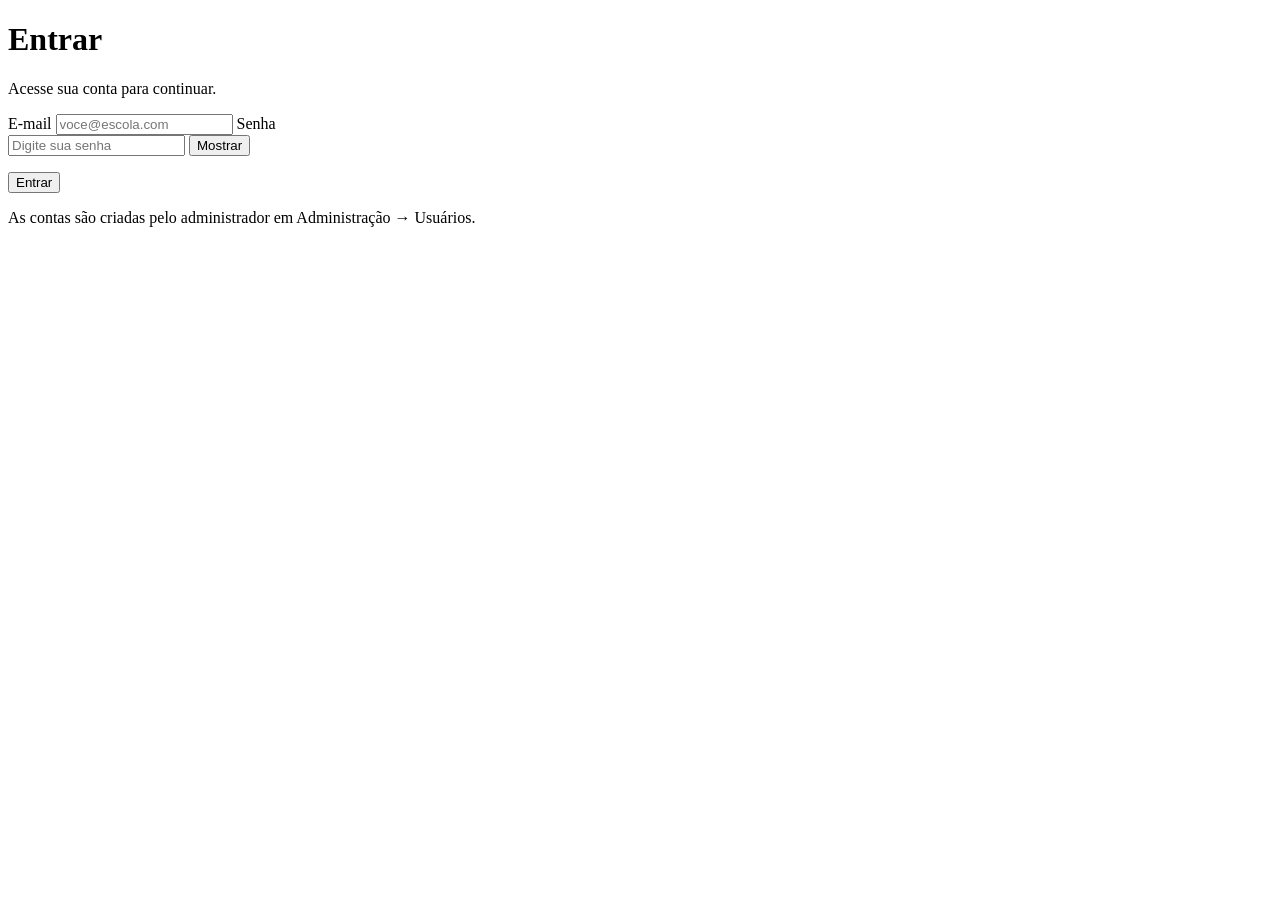
==== frontend/index.html @ 17e764ac "Adicionando index.html e fazendo configurações iniciais" ====
<!DOCTYPE html>
<html lang="pt-BR">

<head>
    <meta charset="UTF-8">
    <meta name="viewport" content="width=device-width, initial-scale=1.0">

    <title>Entrar — SAGSA</title>

    <meta name="description" content="Acesse o SAGSA, Sistema de Gestão de Situações de Aprendizagem.">

    <link rel="stylesheet" href="./css/style.css">

    <script type="module" src="./js/login.js"></script>
</head>

<body>

    <main class="login-container">

        <h1>Entrar</h1>

        <p class="subtitulo">
            Acesse sua conta para continuar.
        </p>

        <form id="formLogin" novalidate>

            <label for="email">E-mail</label>

            <input
                type="email"
                id="email"
                placeholder="voce@escola.com"
                autocomplete="email"
            >

            <label for="senha">Senha</label>

            <div class="senha-container">

                <input
                    type="password"
                    id="senha"
                    placeholder="Digite sua senha"
                    autocomplete="current-password"
                >

                <button type="button" id="mostrarSenha">
                    Mostrar
                </button>

            </div>

            <p id="mensagemErro" role="alert"></p>

            <button type="submit" id="btnEntrar">
                Entrar
            </button>

        </form>

        <p class="informacao">
            As contas são criadas pelo administrador em Administração → Usuários.
        </p>

    </main>

</body>

</html>
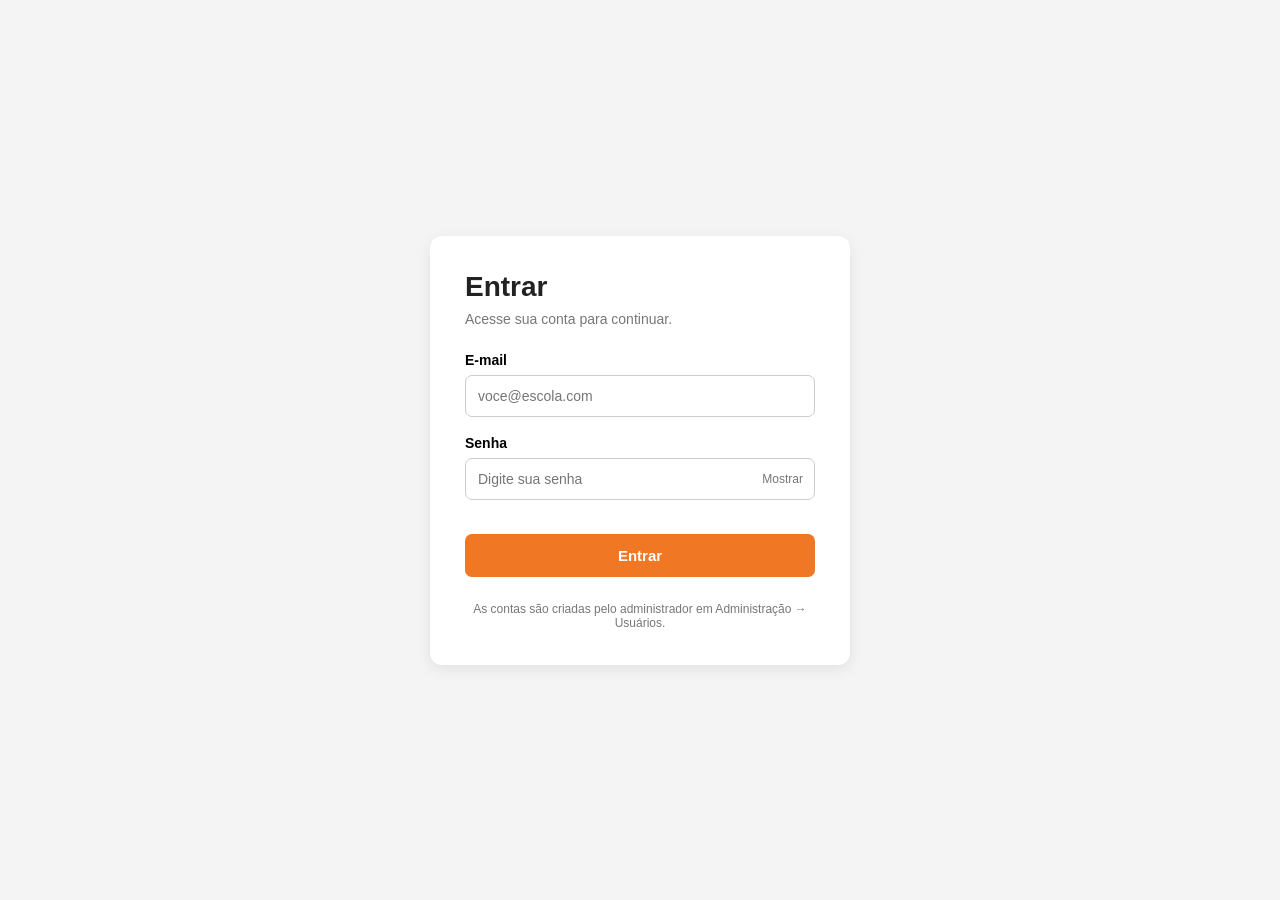
==== commit 33cb5c8b: "Testando o FrontEnd" ====
--- a/frontend/index.html
+++ b/frontend/index.html
@@ -10,9 +10,9 @@
 
     <meta name="description" content="Acesse o SAGSA, Sistema de Gestão de Situações de Aprendizagem.">
 
-    <link rel="stylesheet" href="./css/style.css">
+    <link rel="stylesheet" href="./style.css">
 
-    <script type="module" src="./js/login.js"></script>
+    <script type="module" src="./login.js"></script>
 </head>
 
 <body>
@@ -55,7 +55,7 @@
 
             <p id="mensagemErro" role="alert"></p>
 
-            <button type="submit" id="btnEntrar">
+            <button type="submit" id="btnEntrar" class="botao-principal">
                 Entrar
             </button>
 
--- a/frontend/style.css
+++ b/frontend/style.css
@@ -0,0 +1,141 @@
+
+* {
+    margin: 0;
+    padding: 0;
+    box-sizing: border-box;
+}
+
+body {
+    font-family: Arial, sans-serif;
+    background-color: #f4f4f5;
+
+    min-height: 100vh;
+
+    display: flex;
+    align-items: center;
+    justify-content: center;
+}
+
+.login-container {
+    background-color: #ffffff;
+
+    width: 100%;
+    max-width: 420px;
+
+    padding: 35px;
+
+    border-radius: 12px;
+
+    box-shadow: 0 4px 15px rgba(0, 0, 0, 0.08);
+}
+
+h1 {
+    color: #222222;
+    font-size: 28px;
+    font-weight: bold;
+}
+
+.subtitulo {
+    color: #777777;
+    font-size: 14px;
+    margin-top: 8px;
+    margin-bottom: 25px;
+}
+
+label {
+    display: block;
+
+    font-size: 14px;
+    font-weight: bold;
+
+    margin-top: 18px;
+    margin-bottom: 7px;
+}
+
+input {
+    width: 100%;
+
+    padding: 12px;
+
+    border: 1px solid #cccccc;
+    border-radius: 7px;
+
+    outline: none;
+
+    font-size: 14px;
+}
+
+input:focus {
+    border-color: #f07824;
+}
+
+.senha-container {
+    display: flex;
+    align-items: center;
+
+    position: relative;
+}
+
+.senha-container input {
+    padding-right: 75px;
+}
+
+#mostrarSenha {
+    position: absolute;
+    right: 12px;
+
+    background: none;
+    border: none;
+
+    color: #777777;
+
+    cursor: pointer;
+    font-size: 12px;
+}
+
+#mostrarSenha:hover {
+    color: #f07824;
+}
+
+#mensagemErro {
+    color: #dc2626;
+    font-size: 13px;
+    margin-top: 12px;
+}
+
+.botao-principal {
+    width: 100%;
+
+    margin-top: 22px;
+    padding: 13px;
+
+    background-color: #f07824;
+    color: white;
+
+    border: none;
+    border-radius: 7px;
+
+    font-size: 15px;
+    font-weight: bold;
+
+    cursor: pointer;
+    transition: 0.2s;
+}
+
+.botao-principal:hover {
+    filter: brightness(0.95);
+}
+
+.botao-principal:disabled {
+    opacity: 0.6;
+    cursor: not-allowed;
+}
+
+.informacao {
+    margin-top: 25px;
+
+    text-align: center;
+
+    font-size: 12px;
+    color: #777777;
+}
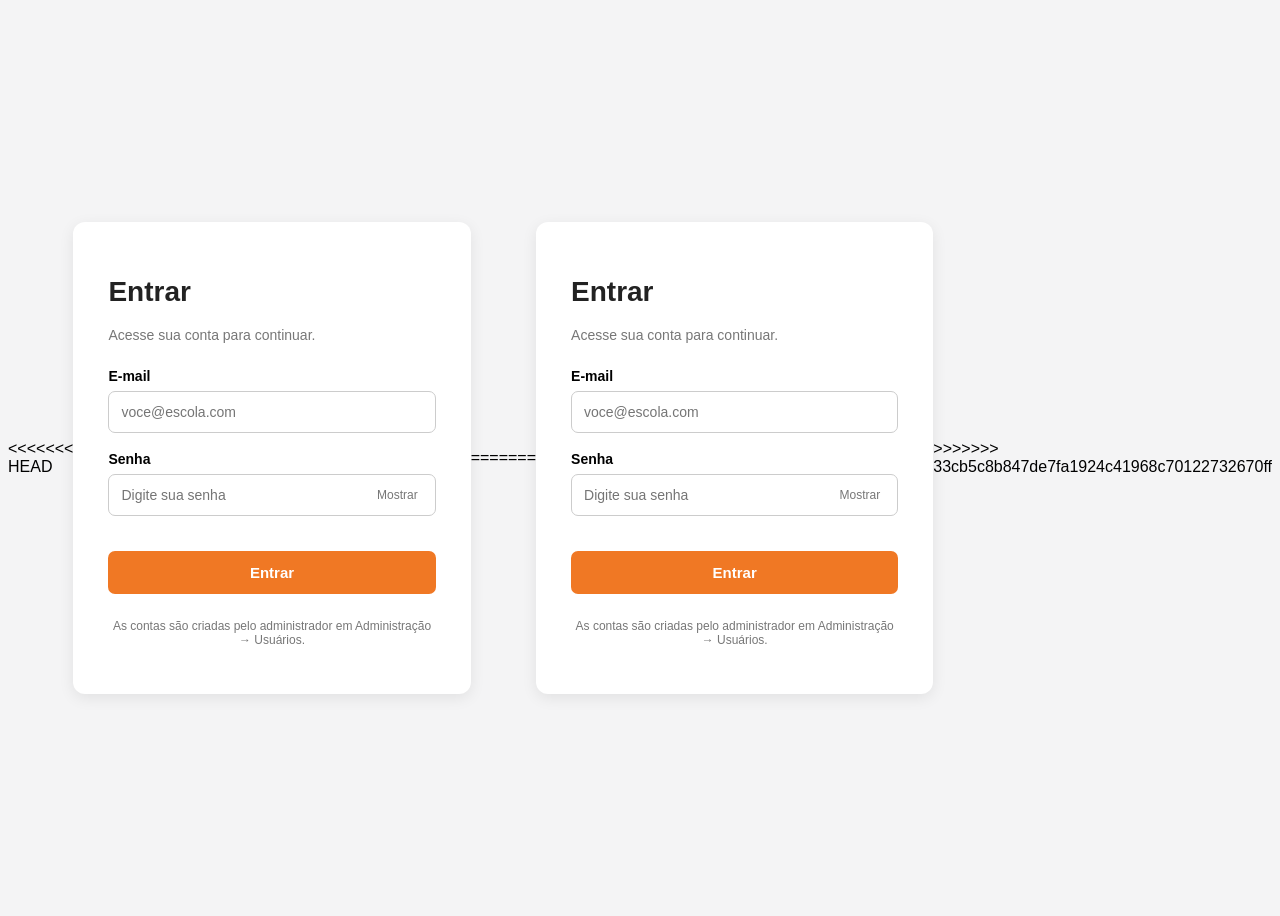
==== commit 287f41bf: "Fazendo algumas alterações no FrontEnd" ====
--- a/frontend/index.html
+++ b/frontend/index.html
@@ -1,72 +1,147 @@
-
-<!DOCTYPE html>
-<html lang="pt-BR">
-
-<head>
-    <meta charset="UTF-8">
-    <meta name="viewport" content="width=device-width, initial-scale=1.0">
-
-    <title>Entrar — SAGSA</title>
-
-    <meta name="description" content="Acesse o SAGSA, Sistema de Gestão de Situações de Aprendizagem.">
-
-    <link rel="stylesheet" href="./style.css">
-
-    <script type="module" src="./login.js"></script>
-</head>
-
-<body>
-
-    <main class="login-container">
-
-        <h1>Entrar</h1>
-
-        <p class="subtitulo">
-            Acesse sua conta para continuar.
-        </p>
-
-        <form id="formLogin" novalidate>
-
-            <label for="email">E-mail</label>
-
-            <input
-                type="email"
-                id="email"
-                placeholder="voce@escola.com"
-                autocomplete="email"
-            >
-
-            <label for="senha">Senha</label>
-
-            <div class="senha-container">
-
-                <input
-                    type="password"
-                    id="senha"
-                    placeholder="Digite sua senha"
-                    autocomplete="current-password"
-                >
-
-                <button type="button" id="mostrarSenha">
-                    Mostrar
-                </button>
-
-            </div>
-
-            <p id="mensagemErro" role="alert"></p>
-
-            <button type="submit" id="btnEntrar" class="botao-principal">
-                Entrar
-            </button>
-
-        </form>
-
-        <p class="informacao">
-            As contas são criadas pelo administrador em Administração → Usuários.
-        </p>
-
-    </main>
-
-</body>
-
-</html>
+<<<<<<< HEAD
+
+<!DOCTYPE html>
+<html lang="pt-BR">
+
+<head>
+    <meta charset="UTF-8">
+    <meta name="viewport" content="width=device-width, initial-scale=1.0">
+
+    <title>Entrar — SAGSA</title>
+
+    <meta name="description" content="Acesse o SAGSA, Sistema de Gestão de Situações de Aprendizagem.">
+
+    <link rel="stylesheet" href="./style.css">
+
+    <script type="module" src="./login.js"></script>
+</head>
+
+<body>
+
+    <main class="login-container">
+
+        <h1>Entrar</h1>
+
+        <p class="subtitulo">
+            Acesse sua conta para continuar.
+        </p>
+
+        <form id="formLogin" novalidate>
+
+            <label for="email">E-mail</label>
+
+            <input
+                type="email"
+                id="email"
+                placeholder="voce@escola.com"
+                autocomplete="email"
+            >
+
+            <label for="senha">Senha</label>
+
+            <div class="senha-container">
+
+                <input
+                    type="password"
+                    id="senha"
+                    placeholder="Digite sua senha"
+                    autocomplete="current-password"
+                >
+
+                <button type="button" id="mostrarSenha">
+                    Mostrar
+                </button>
+
+            </div>
+
+            <p id="mensagemErro" role="alert"></p>
+
+            <button type="submit" id="btnEntrar" class="botao-principal">
+                Entrar
+            </button>
+
+        </form>
+
+        <p class="informacao">
+            As contas são criadas pelo administrador em Administração → Usuários.
+        </p>
+
+    </main>
+
+</body>
+
+</html>
+=======
+
+<!DOCTYPE html>
+<html lang="pt-BR">
+
+<head>
+    <meta charset="UTF-8">
+    <meta name="viewport" content="width=device-width, initial-scale=1.0">
+
+    <title>Entrar — SAGSA</title>
+
+    <meta name="description" content="Acesse o SAGSA, Sistema de Gestão de Situações de Aprendizagem.">
+
+    <link rel="stylesheet" href="./style.css">
+
+    <script type="module" src="./login.js"></script>
+</head>
+
+<body>
+
+    <main class="login-container">
+
+        <h1>Entrar</h1>
+
+        <p class="subtitulo">
+            Acesse sua conta para continuar.
+        </p>
+
+        <form id="formLogin" novalidate>
+
+            <label for="email">E-mail</label>
+
+            <input
+                type="email"
+                id="email"
+                placeholder="voce@escola.com"
+                autocomplete="email"
+            >
+
+            <label for="senha">Senha</label>
+
+            <div class="senha-container">
+
+                <input
+                    type="password"
+                    id="senha"
+                    placeholder="Digite sua senha"
+                    autocomplete="current-password"
+                >
+
+                <button type="button" id="mostrarSenha">
+                    Mostrar
+                </button>
+
+            </div>
+
+            <p id="mensagemErro" role="alert"></p>
+
+            <button type="submit" id="btnEntrar" class="botao-principal">
+                Entrar
+            </button>
+
+        </form>
+
+        <p class="informacao">
+            As contas são criadas pelo administrador em Administração → Usuários.
+        </p>
+
+    </main>
+
+</body>
+
+</html>
+>>>>>>> 33cb5c8b847de7fa1924c41968c70122732670ff
--- a/frontend/style.css
+++ b/frontend/style.css
@@ -1,141 +1,284 @@
-
-* {
-    margin: 0;
-    padding: 0;
-    box-sizing: border-box;
-}
-
-body {
-    font-family: Arial, sans-serif;
-    background-color: #f4f4f5;
-
-    min-height: 100vh;
-
-    display: flex;
-    align-items: center;
-    justify-content: center;
-}
-
-.login-container {
-    background-color: #ffffff;
-
-    width: 100%;
-    max-width: 420px;
-
-    padding: 35px;
-
-    border-radius: 12px;
-
-    box-shadow: 0 4px 15px rgba(0, 0, 0, 0.08);
-}
-
-h1 {
-    color: #222222;
-    font-size: 28px;
-    font-weight: bold;
-}
-
-.subtitulo {
-    color: #777777;
-    font-size: 14px;
-    margin-top: 8px;
-    margin-bottom: 25px;
-}
-
-label {
-    display: block;
-
-    font-size: 14px;
-    font-weight: bold;
-
-    margin-top: 18px;
-    margin-bottom: 7px;
-}
-
-input {
-    width: 100%;
-
-    padding: 12px;
-
-    border: 1px solid #cccccc;
-    border-radius: 7px;
-
-    outline: none;
-
-    font-size: 14px;
-}
-
-input:focus {
-    border-color: #f07824;
-}
-
-.senha-container {
-    display: flex;
-    align-items: center;
-
-    position: relative;
-}
-
-.senha-container input {
-    padding-right: 75px;
-}
-
-#mostrarSenha {
-    position: absolute;
-    right: 12px;
-
-    background: none;
-    border: none;
-
-    color: #777777;
-
-    cursor: pointer;
-    font-size: 12px;
-}
-
-#mostrarSenha:hover {
-    color: #f07824;
-}
-
-#mensagemErro {
-    color: #dc2626;
-    font-size: 13px;
-    margin-top: 12px;
-}
-
-.botao-principal {
-    width: 100%;
-
-    margin-top: 22px;
-    padding: 13px;
-
-    background-color: #f07824;
-    color: white;
-
-    border: none;
-    border-radius: 7px;
-
-    font-size: 15px;
-    font-weight: bold;
-
-    cursor: pointer;
-    transition: 0.2s;
-}
-
-.botao-principal:hover {
-    filter: brightness(0.95);
-}
-
-.botao-principal:disabled {
-    opacity: 0.6;
-    cursor: not-allowed;
-}
-
-.informacao {
-    margin-top: 25px;
-
-    text-align: center;
-
-    font-size: 12px;
-    color: #777777;
+<<<<<<< HEAD
+
+* {
+    margin: 0;
+    padding: 0;
+    box-sizing: border-box;
+}
+
+body {
+    font-family: Arial, sans-serif;
+    background-color: #f4f4f5;
+
+    min-height: 100vh;
+
+    display: flex;
+    align-items: center;
+    justify-content: center;
+}
+
+.login-container {
+    background-color: #ffffff;
+
+    width: 100%;
+    max-width: 420px;
+
+    padding: 35px;
+
+    border-radius: 12px;
+
+    box-shadow: 0 4px 15px rgba(0, 0, 0, 0.08);
+}
+
+h1 {
+    color: #222222;
+    font-size: 28px;
+    font-weight: bold;
+}
+
+.subtitulo {
+    color: #777777;
+    font-size: 14px;
+    margin-top: 8px;
+    margin-bottom: 25px;
+}
+
+label {
+    display: block;
+
+    font-size: 14px;
+    font-weight: bold;
+
+    margin-top: 18px;
+    margin-bottom: 7px;
+}
+
+input {
+    width: 100%;
+
+    padding: 12px;
+
+    border: 1px solid #cccccc;
+    border-radius: 7px;
+
+    outline: none;
+
+    font-size: 14px;
+}
+
+input:focus {
+    border-color: #f07824;
+}
+
+.senha-container {
+    display: flex;
+    align-items: center;
+
+    position: relative;
+}
+
+.senha-container input {
+    padding-right: 75px;
+}
+
+#mostrarSenha {
+    position: absolute;
+    right: 12px;
+
+    background: none;
+    border: none;
+
+    color: #777777;
+
+    cursor: pointer;
+    font-size: 12px;
+}
+
+#mostrarSenha:hover {
+    color: #f07824;
+}
+
+#mensagemErro {
+    color: #dc2626;
+    font-size: 13px;
+    margin-top: 12px;
+}
+
+.botao-principal {
+    width: 100%;
+
+    margin-top: 22px;
+    padding: 13px;
+
+    background-color: #f07824;
+    color: white;
+
+    border: none;
+    border-radius: 7px;
+
+    font-size: 15px;
+    font-weight: bold;
+
+    cursor: pointer;
+    transition: 0.2s;
+}
+
+.botao-principal:hover {
+    filter: brightness(0.95);
+}
+
+.botao-principal:disabled {
+    opacity: 0.6;
+    cursor: not-allowed;
+}
+
+.informacao {
+    margin-top: 25px;
+
+    text-align: center;
+
+    font-size: 12px;
+    color: #777777;
+=======
+
+* {
+    margin: 0;
+    padding: 0;
+    box-sizing: border-box;
+}
+
+body {
+    font-family: Arial, sans-serif;
+    background-color: #f4f4f5;
+
+    min-height: 100vh;
+
+    display: flex;
+    align-items: center;
+    justify-content: center;
+}
+
+.login-container {
+    background-color: #ffffff;
+
+    width: 100%;
+    max-width: 420px;
+
+    padding: 35px;
+
+    border-radius: 12px;
+
+    box-shadow: 0 4px 15px rgba(0, 0, 0, 0.08);
+}
+
+h1 {
+    color: #222222;
+    font-size: 28px;
+    font-weight: bold;
+}
+
+.subtitulo {
+    color: #777777;
+    font-size: 14px;
+    margin-top: 8px;
+    margin-bottom: 25px;
+}
+
+label {
+    display: block;
+
+    font-size: 14px;
+    font-weight: bold;
+
+    margin-top: 18px;
+    margin-bottom: 7px;
+}
+
+input {
+    width: 100%;
+
+    padding: 12px;
+
+    border: 1px solid #cccccc;
+    border-radius: 7px;
+
+    outline: none;
+
+    font-size: 14px;
+}
+
+input:focus {
+    border-color: #f07824;
+}
+
+.senha-container {
+    display: flex;
+    align-items: center;
+
+    position: relative;
+}
+
+.senha-container input {
+    padding-right: 75px;
+}
+
+#mostrarSenha {
+    position: absolute;
+    right: 12px;
+
+    background: none;
+    border: none;
+
+    color: #777777;
+
+    cursor: pointer;
+    font-size: 12px;
+}
+
+#mostrarSenha:hover {
+    color: #f07824;
+}
+
+#mensagemErro {
+    color: #dc2626;
+    font-size: 13px;
+    margin-top: 12px;
+}
+
+.botao-principal {
+    width: 100%;
+
+    margin-top: 22px;
+    padding: 13px;
+
+    background-color: #f07824;
+    color: white;
+
+    border: none;
+    border-radius: 7px;
+
+    font-size: 15px;
+    font-weight: bold;
+
+    cursor: pointer;
+    transition: 0.2s;
+}
+
+.botao-principal:hover {
+    filter: brightness(0.95);
+}
+
+.botao-principal:disabled {
+    opacity: 0.6;
+    cursor: not-allowed;
+}
+
+.informacao {
+    margin-top: 25px;
+
+    text-align: center;
+
+    font-size: 12px;
+    color: #777777;
+>>>>>>> 33cb5c8b847de7fa1924c41968c70122732670ff
 }
--- a/frontend/style.css
+++ b/frontend/style.css
@@ -1,141 +1,284 @@
-
-* {
-    margin: 0;
-    padding: 0;
-    box-sizing: border-box;
-}
-
-body {
-    font-family: Arial, sans-serif;
-    background-color: #f4f4f5;
-
-    min-height: 100vh;
-
-    display: flex;
-    align-items: center;
-    justify-content: center;
-}
-
-.login-container {
-    background-color: #ffffff;
-
-    width: 100%;
-    max-width: 420px;
-
-    padding: 35px;
-
-    border-radius: 12px;
-
-    box-shadow: 0 4px 15px rgba(0, 0, 0, 0.08);
-}
-
-h1 {
-    color: #222222;
-    font-size: 28px;
-    font-weight: bold;
-}
-
-.subtitulo {
-    color: #777777;
-    font-size: 14px;
-    margin-top: 8px;
-    margin-bottom: 25px;
-}
-
-label {
-    display: block;
-
-    font-size: 14px;
-    font-weight: bold;
-
-    margin-top: 18px;
-    margin-bottom: 7px;
-}
-
-input {
-    width: 100%;
-
-    padding: 12px;
-
-    border: 1px solid #cccccc;
-    border-radius: 7px;
-
-    outline: none;
-
-    font-size: 14px;
-}
-
-input:focus {
-    border-color: #f07824;
-}
-
-.senha-container {
-    display: flex;
-    align-items: center;
-
-    position: relative;
-}
-
-.senha-container input {
-    padding-right: 75px;
-}
-
-#mostrarSenha {
-    position: absolute;
-    right: 12px;
-
-    background: none;
-    border: none;
-
-    color: #777777;
-
-    cursor: pointer;
-    font-size: 12px;
-}
-
-#mostrarSenha:hover {
-    color: #f07824;
-}
-
-#mensagemErro {
-    color: #dc2626;
-    font-size: 13px;
-    margin-top: 12px;
-}
-
-.botao-principal {
-    width: 100%;
-
-    margin-top: 22px;
-    padding: 13px;
-
-    background-color: #f07824;
-    color: white;
-
-    border: none;
-    border-radius: 7px;
-
-    font-size: 15px;
-    font-weight: bold;
-
-    cursor: pointer;
-    transition: 0.2s;
-}
-
-.botao-principal:hover {
-    filter: brightness(0.95);
-}
-
-.botao-principal:disabled {
-    opacity: 0.6;
-    cursor: not-allowed;
-}
-
-.informacao {
-    margin-top: 25px;
-
-    text-align: center;
-
-    font-size: 12px;
-    color: #777777;
+<<<<<<< HEAD
+
+* {
+    margin: 0;
+    padding: 0;
+    box-sizing: border-box;
+}
+
+body {
+    font-family: Arial, sans-serif;
+    background-color: #f4f4f5;
+
+    min-height: 100vh;
+
+    display: flex;
+    align-items: center;
+    justify-content: center;
+}
+
+.login-container {
+    background-color: #ffffff;
+
+    width: 100%;
+    max-width: 420px;
+
+    padding: 35px;
+
+    border-radius: 12px;
+
+    box-shadow: 0 4px 15px rgba(0, 0, 0, 0.08);
+}
+
+h1 {
+    color: #222222;
+    font-size: 28px;
+    font-weight: bold;
+}
+
+.subtitulo {
+    color: #777777;
+    font-size: 14px;
+    margin-top: 8px;
+    margin-bottom: 25px;
+}
+
+label {
+    display: block;
+
+    font-size: 14px;
+    font-weight: bold;
+
+    margin-top: 18px;
+    margin-bottom: 7px;
+}
+
+input {
+    width: 100%;
+
+    padding: 12px;
+
+    border: 1px solid #cccccc;
+    border-radius: 7px;
+
+    outline: none;
+
+    font-size: 14px;
+}
+
+input:focus {
+    border-color: #f07824;
+}
+
+.senha-container {
+    display: flex;
+    align-items: center;
+
+    position: relative;
+}
+
+.senha-container input {
+    padding-right: 75px;
+}
+
+#mostrarSenha {
+    position: absolute;
+    right: 12px;
+
+    background: none;
+    border: none;
+
+    color: #777777;
+
+    cursor: pointer;
+    font-size: 12px;
+}
+
+#mostrarSenha:hover {
+    color: #f07824;
+}
+
+#mensagemErro {
+    color: #dc2626;
+    font-size: 13px;
+    margin-top: 12px;
+}
+
+.botao-principal {
+    width: 100%;
+
+    margin-top: 22px;
+    padding: 13px;
+
+    background-color: #f07824;
+    color: white;
+
+    border: none;
+    border-radius: 7px;
+
+    font-size: 15px;
+    font-weight: bold;
+
+    cursor: pointer;
+    transition: 0.2s;
+}
+
+.botao-principal:hover {
+    filter: brightness(0.95);
+}
+
+.botao-principal:disabled {
+    opacity: 0.6;
+    cursor: not-allowed;
+}
+
+.informacao {
+    margin-top: 25px;
+
+    text-align: center;
+
+    font-size: 12px;
+    color: #777777;
+=======
+
+* {
+    margin: 0;
+    padding: 0;
+    box-sizing: border-box;
+}
+
+body {
+    font-family: Arial, sans-serif;
+    background-color: #f4f4f5;
+
+    min-height: 100vh;
+
+    display: flex;
+    align-items: center;
+    justify-content: center;
+}
+
+.login-container {
+    background-color: #ffffff;
+
+    width: 100%;
+    max-width: 420px;
+
+    padding: 35px;
+
+    border-radius: 12px;
+
+    box-shadow: 0 4px 15px rgba(0, 0, 0, 0.08);
+}
+
+h1 {
+    color: #222222;
+    font-size: 28px;
+    font-weight: bold;
+}
+
+.subtitulo {
+    color: #777777;
+    font-size: 14px;
+    margin-top: 8px;
+    margin-bottom: 25px;
+}
+
+label {
+    display: block;
+
+    font-size: 14px;
+    font-weight: bold;
+
+    margin-top: 18px;
+    margin-bottom: 7px;
+}
+
+input {
+    width: 100%;
+
+    padding: 12px;
+
+    border: 1px solid #cccccc;
+    border-radius: 7px;
+
+    outline: none;
+
+    font-size: 14px;
+}
+
+input:focus {
+    border-color: #f07824;
+}
+
+.senha-container {
+    display: flex;
+    align-items: center;
+
+    position: relative;
+}
+
+.senha-container input {
+    padding-right: 75px;
+}
+
+#mostrarSenha {
+    position: absolute;
+    right: 12px;
+
+    background: none;
+    border: none;
+
+    color: #777777;
+
+    cursor: pointer;
+    font-size: 12px;
+}
+
+#mostrarSenha:hover {
+    color: #f07824;
+}
+
+#mensagemErro {
+    color: #dc2626;
+    font-size: 13px;
+    margin-top: 12px;
+}
+
+.botao-principal {
+    width: 100%;
+
+    margin-top: 22px;
+    padding: 13px;
+
+    background-color: #f07824;
+    color: white;
+
+    border: none;
+    border-radius: 7px;
+
+    font-size: 15px;
+    font-weight: bold;
+
+    cursor: pointer;
+    transition: 0.2s;
+}
+
+.botao-principal:hover {
+    filter: brightness(0.95);
+}
+
+.botao-principal:disabled {
+    opacity: 0.6;
+    cursor: not-allowed;
+}
+
+.informacao {
+    margin-top: 25px;
+
+    text-align: center;
+
+    font-size: 12px;
+    color: #777777;
+>>>>>>> 33cb5c8b847de7fa1924c41968c70122732670ff
 }
